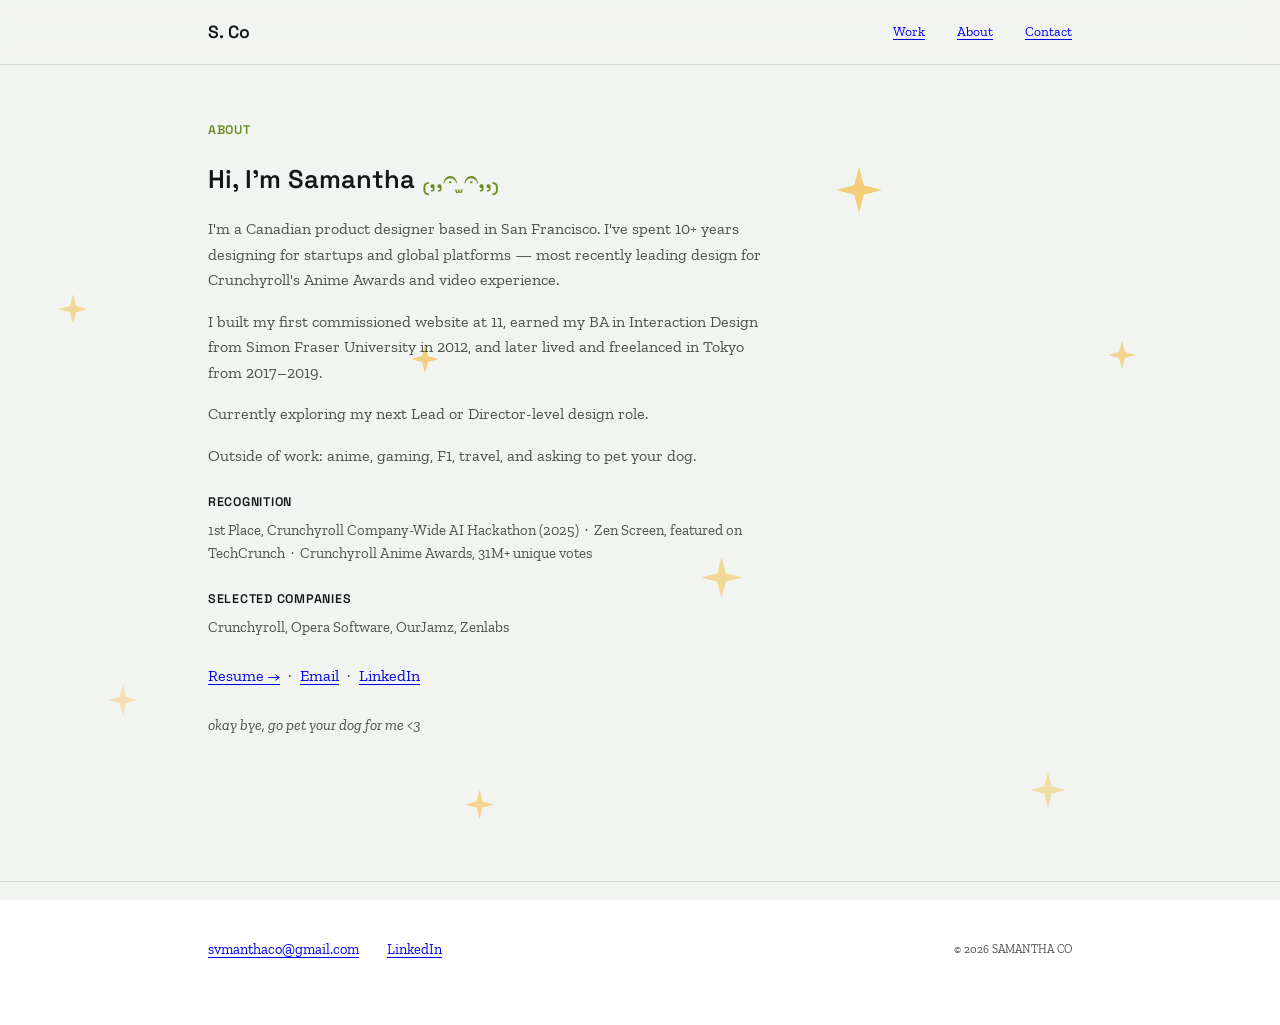
==== about.html @ f0d26c9f "fix all add about" ====
<!DOCTYPE html>
<html lang="en">
<head>
<meta charset="UTF-8">
<meta name="viewport" content="width=device-width, initial-scale=1.0">
<title>About — Samantha Co</title>
<link rel="preconnect" href="https://fonts.googleapis.com">
<link href="https://fonts.googleapis.com/css2?family=Zilla+Slab:ital,wght@0,400;0,500;0,600;1,400&family=Space+Grotesk:wght@500;600;700&family=Lexend+Giga:wght@500;600;700&display=swap" rel="stylesheet">
<link rel="stylesheet" href="styles.css">
</head>
<body>

<div class="stars-bg" id="starsBg" aria-hidden="true"></div>

<div class="page">

<nav>
  <div class="wrap">
    <div class="logo">S. Co</div>
    <div class="navlinks">
      <a href="index.html#work">Work</a>
      <a href="about.html">About</a>
      <a href="mailto:svmanthaco@gmail.com">Contact</a>
    </div>
  </div>
</nav>

<section class="section" id="about" style="padding-top:56px;">
  <div class="wrap">
    <span class="section-label">About</span>
    <div class="about-grid">
      <div class="about-photo"><img src="https://hellosamantha.co/s/MVIMG_20180107_184158.jpg" alt="Samantha Co" onerror="this.parentElement.style.display='none'"></div>
      <div class="about-text">
        <h2 class="about-greeting">Hi, I'm Samantha <span class="emoticon">₍,,𝄐 ̫𝄐,,₎</span></h2>
        <p>I'm a Canadian product designer based in San Francisco. I've spent 10+ years designing for startups and global platforms — most recently leading design for Crunchyroll's Anime Awards and video experience.</p>
        <p>I built my first commissioned website at 11, earned my BA in Interaction Design from Simon Fraser University in 2012, and later lived and freelanced in Tokyo from 2017–2019.</p>
        <p>Currently exploring my next Lead or Director-level design role.</p>
        <p>Outside of work: anime, gaming, F1, travel, and asking to pet your dog.</p>

        <h4 class="about-subhead">Recognition</h4>
        <p class="about-list">1st Place, Crunchyroll Company-Wide AI Hackathon (2025) &nbsp;·&nbsp; Zen Screen, featured on TechCrunch &nbsp;·&nbsp; Crunchyroll Anime Awards, 31M+ unique votes</p>

        <h4 class="about-subhead">Selected Companies</h4>
        <p class="about-list">Crunchyroll, Opera Software, OurJamz, Zenlabs</p>

        <p class="about-contact"><a href="https://hellosamantha.co/s/SCoResume2026.pdf">Resume →</a> &nbsp;·&nbsp; <a href="mailto:svmanthaco@gmail.com">Email</a> &nbsp;·&nbsp; <a href="https://www.linkedin.com/in/samanthaco/">LinkedIn</a></p>

        <p class="signoff">okay bye, go pet your dog for me &lt;3</p>
      </div>
    </div>
  </div>
</section>

<footer>
  <div class="wrap">
    <div class="footer-links">
      <a href="mailto:svmanthaco@gmail.com">svmanthaco@gmail.com</a>
      <a href="https://www.linkedin.com/in/samanthaco/">LinkedIn</a>
    </div>
    <div class="footer-note">© 2026 SAMANTHA CO</div>
  </div>
</footer>

</div><!-- /.page -->

<script>
  (function(){
    var bg = document.getElementById('starsBg');
    if(!bg) return;
    var count = window.innerWidth < 640 ? 4 : 8;
    var cols = window.innerWidth < 640 ? 2 : 4;
    var rows = Math.ceil(count / cols);
    var cellW = 100 / cols;
    var cellH = 100 / rows;
    var cell = 0;
    for(var i = 0; i < count; i++){
      var star = document.createElement('div');
      star.className = 'star';
      var size = (Math.random() * 26 + 22).toFixed(1);
      star.style.width = size + 'px';
      star.style.height = size + 'px';
      var col = cell % cols;
      var row = Math.floor(cell / cols);
      cell++;
      var top = row * cellH + Math.random() * (cellH * 0.7) + cellH * 0.1;
      var left = col * cellW + Math.random() * (cellW * 0.7) + cellW * 0.1;
      star.style.top = top + '%';
      star.style.left = left + '%';
      star.style.opacity = (Math.random() * 0.4 + 0.35).toFixed(2);
      star.style.animationDelay = (Math.random() * 3.4).toFixed(2) + 's';
      star.style.animationDuration = (2.4 + Math.random() * 2.4).toFixed(2) + 's';
      bg.appendChild(star);
    }
  })();

  (function(){
    var revealEls = document.querySelectorAll('.reveal');
    if(!('IntersectionObserver' in window) || !revealEls.length){
      revealEls.forEach(function(el){ el.classList.add('is-visible'); });
      return;
    }
    var observer = new IntersectionObserver(function(entries){
      entries.forEach(function(entry){
        if(entry.isIntersecting){
          entry.target.classList.add('is-visible');
        } else {
          entry.target.classList.remove('is-visible');
        }
      });
    }, { threshold: 0.15, rootMargin: '0px 0px -40px 0px' });
    revealEls.forEach(function(el){ observer.observe(el); });
  })();
</script>

</body>
</html>
---- styles.css ----
:root{
    --bg: #F2F4F1;
    --bg-raised: #E8EBE4;
    --ink: #14171A;
    --ink-soft: #4B5049;
    --line: #D6DAD1;
    --accent: #6B8E23;
    --link-color: #0000EE;
    --spark: #F2C14E;
  }
  *{box-sizing:border-box; margin:0; padding:0;}
  html{scroll-behavior:smooth;}
  body{
    color:var(--ink);
    font-family:'Zilla Slab', serif;
    line-height:1.6;
    -webkit-font-smoothing:antialiased;
  }
  .page{position:relative; z-index:1;}
  .stars-bg{position:fixed; inset:0; z-index:0; overflow:hidden; pointer-events:none; background:var(--bg);}
  .star{
    position:absolute;
    background-image:url("data:image/svg+xml;utf8,<svg xmlns='http://www.w3.org/2000/svg' viewBox='0 0 24 24'><path d='M12 0 L14.5 9.5 L24 12 L14.5 14.5 L12 24 L9.5 14.5 L0 12 L9.5 9.5 Z' fill='%23F2C14E'/></svg>");
    background-size:contain; background-repeat:no-repeat; background-position:center;
    animation:twinkle 3.4s ease-in-out infinite;
  }
  @media (prefers-reduced-motion: reduce){
    .star{animation:none; opacity:0.4 !important;}
  }

  /* --- scroll reveal --- */
  .reveal{
    opacity:0; transform:translateY(22px);
    transition:opacity 0.7s ease, transform 0.7s ease;
  }
  .reveal.is-visible{opacity:1; transform:translateY(0);}
  .card.reveal:nth-child(2){transition-delay:0.06s;}
  .card.reveal:nth-child(3){transition-delay:0.12s;}
  .card.reveal:nth-child(4){transition-delay:0.18s;}
  .card.reveal:nth-child(5){transition-delay:0.24s;}
  @media (prefers-reduced-motion: reduce){
    .reveal{opacity:1; transform:none; transition:none;}
  }
  a{color:inherit; text-decoration:none;}
  .wrap{max-width:920px; margin:0 auto; padding:0 28px;}

  /* --- nav --- */
  nav{
    position:sticky; top:0; z-index:50;
    background:rgba(242,244,241,0.85);
    backdrop-filter:blur(8px);
    border-bottom:1px solid var(--line);
  }
  nav .wrap{display:flex; align-items:center; justify-content:space-between; height:64px;}
  .logo{font-family:'Space Grotesk', sans-serif; font-weight:600; font-size:1.1rem; letter-spacing:0.02em;}
  .navlinks{display:flex; gap:32px; font-size:0.85rem;}
  .navlinks a{position:relative; padding:4px 0; font-family:'Zilla Slab', serif; color:var(--link-color); text-decoration:underline; text-underline-offset:3px;}
  a:focus-visible{outline:2px solid var(--link-color); outline-offset:3px; border-radius:2px;}
  .about-text a, .footer-links a, .project-body a{
    font-family:'Zilla Slab', serif; color:var(--link-color); text-decoration:underline; text-underline-offset:3px;
  }

  /* --- hero --- */
  .hero{padding-top:96px; padding-bottom:32px; position:relative; text-align:center;}
  .hero-breaker{
    font-family:'Zilla Slab', serif; font-size:1.2rem; color:var(--line);
    margin-top:56px; letter-spacing:0.3em;
  }
  .hero .eyebrow{
    font-family:'Space Grotesk', sans-serif; font-weight:600; font-size:0.78rem; color:var(--accent);
    letter-spacing:0.06em; text-transform:uppercase; display:flex; align-items:center; justify-content:center; gap:8px; margin-bottom:22px;
  }
  .spark{display:inline-block; animation:twinkle 2.6s ease-in-out infinite;}
  @keyframes twinkle{0%,100%{opacity:1; transform:scale(1);} 50%{opacity:0.55; transform:scale(0.85);}}
  h1.name{
    font-family:'Lexend Giga', sans-serif; font-weight:600; font-size:clamp(2.6rem, 6vw, 4.4rem);
    line-height:1.02; letter-spacing:-0.01em;
  }
  h1.name em{font-style:italic; font-weight:300; color:var(--accent);}
  .role{
    font-family:'Space Grotesk', sans-serif; font-weight:500; font-size:1.3rem;
    color:var(--ink-soft); margin-top:10px;
  }
  .thesis{max-width:none; margin-top:28px; font-size:1.05rem; color:var(--ink-soft);}
  .hero-meta{display:flex; gap:24px; margin-top:10px; font-family:'Zilla Slab', serif; font-style:italic; font-size:0.78rem; color:var(--ink-soft); flex-wrap:wrap;}

  /* --- section labels --- */
  .section{padding:128px 0;}
  #work{padding-top:24px; padding-bottom:24px;}
  .section-breaker{
    text-align:center; font-family:'Zilla Slab', serif; font-size:1.2rem; color:var(--line); letter-spacing:0.3em;
  }
  .section-label{
    font-family:'Space Grotesk', sans-serif; font-weight:600; font-size:0.78rem; color:var(--accent);
    text-transform:uppercase; letter-spacing:0.06em; margin-bottom:18px; display:block;
  }

  /* --- featured project --- */
  .featured-media{
    width:100%; border-radius:6px; overflow:hidden; margin:28px 0 8px;
    border:1px solid var(--line); background:var(--bg-raised);
  }
  .featured-media img{width:100%; display:block;}
  .media-caption{
    font-family:'Zilla Slab', serif; font-style:italic; font-size:0.85rem; color:var(--ink-soft);
    margin-top:0; margin-bottom:28px; text-align:center;
  }
  h2.project-title{
    font-family:'Lexend Giga', sans-serif; font-weight:600; font-size:2rem; margin-bottom:4px;
  }
  .project-subhead{
    font-family:'Zilla Slab', serif; font-style:italic; font-size:0.9rem; color:var(--ink-soft);
    margin-bottom:0;
  }
  .project-subhead a{color:var(--link-color); text-decoration:underline; text-underline-offset:3px;}
  .subhead-row{display:flex; align-items:center; gap:8px;}
  .company-icon{
    width:20px; height:20px; border-radius:50%; object-fit:cover; flex-shrink:0; display:block;
  }
  .stat-row{
    display:flex; gap:36px; flex-wrap:wrap; margin:28px 0 32px;
    padding:24px 0; border-top:1px solid var(--line); border-bottom:1px solid var(--line);
    justify-content:space-between;
  }
  .stat{flex:1; min-width:140px;}
  .stat .num{font-family:'Space Grotesk', sans-serif; font-weight:600; font-size:2rem; color:var(--accent); display:block;}
  .stat .label{font-size:0.82rem; color:var(--ink-soft); margin-top:2px;}
  .project-body p{margin-bottom:88px; color:var(--ink-soft); max-width:none;}
  .results-statement{
    font-family:'Lexend Giga', sans-serif; font-weight:600; font-size:1.6rem; line-height:1.3;
    color:var(--ink); max-width:none;
  }
  .highlight-green{color:var(--accent);}
  .results-block{position:relative; margin-top:140px;}
  .results-block .results-statement:first-of-type{margin-bottom:20px;}
  .results-block .star-decor{
    position:absolute; top:-60px; left:-80px; width:260px; height:220px; z-index:-1; pointer-events:none;
  }
  .inline-media{margin:0 0 88px; max-width:none; text-align:center;}
  .inline-media img{width:100%; border-radius:6px; border:1px solid var(--line); display:block;}
  .inline-media .media-caption{margin-bottom:0; max-width:none;}
  .stacked-media{display:flex; flex-direction:column; align-items:center;}
  .stacked-media img{margin-bottom:12px; width:30%;}
  .stacked-media img:last-of-type{margin-bottom:0;}
  .focus-grid{
    display:grid; grid-template-columns:1fr 1fr; gap:28px; align-items:start;
    width:100%; margin:8px 0 88px;
  }
  .focus-grid .inline-media img{max-height:160px; width:auto; display:block;}
  .focus-grid p{margin-bottom:0; max-width:none;}
  @media (max-width:640px){.focus-grid{grid-template-columns:1fr;}}
  .project-body h4{
    font-family:'Space Grotesk', sans-serif; font-weight:600; font-size:0.85rem; color:var(--ink);
    text-transform:uppercase; letter-spacing:0.04em; margin:48px 0 16px;
  }
  .problem-block{position:relative;}
  .solution-block{position:relative;}
  .problem-block .blob{
    position:absolute; top:-40px; left:-70px; width:260px; height:260px; z-index:-1; pointer-events:none;
  }
  .solution-block .blob{
    position:absolute; top:-40px; right:160px; width:260px; height:260px; z-index:-1; pointer-events:none;
  }

  /* --- project grid --- */
  .grid{display:grid; grid-template-columns:1fr 1fr; gap:1px; background:var(--line); border:1px solid var(--line); margin-top:24px;}
  .card{background:var(--bg); padding:28px; transition:background 0.2s ease;}
  .card:hover{background:var(--bg-raised);}
  .card:hover .card-spark{opacity:1; transform:scale(1);}
  .card-thumb{width:100%; aspect-ratio:16/10; border-radius:4px; overflow:hidden; background:var(--bg-raised); margin-bottom:16px; border:1px solid var(--line);}
  .card-thumb img{width:100%; height:100%; object-fit:cover; display:block;}
  .card h3{font-family:'Lexend Giga', sans-serif; font-weight:600; font-size:1.15rem; display:flex; align-items:center; gap:8px;}
  .card-spark{color:var(--spark); opacity:0; transform:scale(0.6); transition:all 0.25s ease; font-size:0.9rem;}
  .card p{font-size:0.9rem; color:var(--ink-soft); margin-top:8px;}
  @media (max-width:640px){.grid{grid-template-columns:1fr;}}

  /* --- about --- */
  .about-grid{display:flex; gap:48px; flex-wrap:wrap; align-items:flex-start;}
  .about-photo{width:180px; height:180px; border-radius:6px; overflow:hidden; flex-shrink:0; background:var(--bg-raised); border:1px solid var(--line);}
  .about-photo img{width:100%; height:100%; object-fit:cover; display:block;}
  .about-text{flex:1; min-width:280px; max-width:560px; color:var(--ink-soft);}
  .about-text p{margin-bottom:16px;}
  .about-greeting{
    font-family:'Space Grotesk', sans-serif; font-weight:600; font-size:1.6rem; color:var(--ink); margin-bottom:16px;
  }
  .about-greeting .emoticon{color:var(--accent); font-weight:500; font-family:'Space Grotesk', sans-serif;}
  .about-subhead{
    font-family:'Space Grotesk', sans-serif; font-weight:600; font-size:0.78rem; color:var(--ink);
    text-transform:uppercase; letter-spacing:0.06em; margin:24px 0 6px;
  }
  .about-list{font-size:0.92rem;}
  .about-contact{margin-top:24px;}
  .signoff{
    font-family:'Zilla Slab', serif; font-style:italic; color:var(--ink-soft); font-size:0.95rem;
    margin-top:24px; margin-bottom:0;
  }

  /* --- footer --- */
  footer{padding:56px 0 64px; border-top:1px solid var(--line);}
  footer .wrap{display:flex; justify-content:space-between; align-items:center; flex-wrap:wrap; gap:16px;}
  .footer-links{display:flex; gap:28px; font-size:0.9rem;}
  .footer-note{font-family:'Zilla Slab', serif; font-size:0.72rem; color:var(--ink-soft);}

  @media (prefers-reduced-motion: reduce){
    .spark{animation:none;}
    *{transition:none !important;}
  }
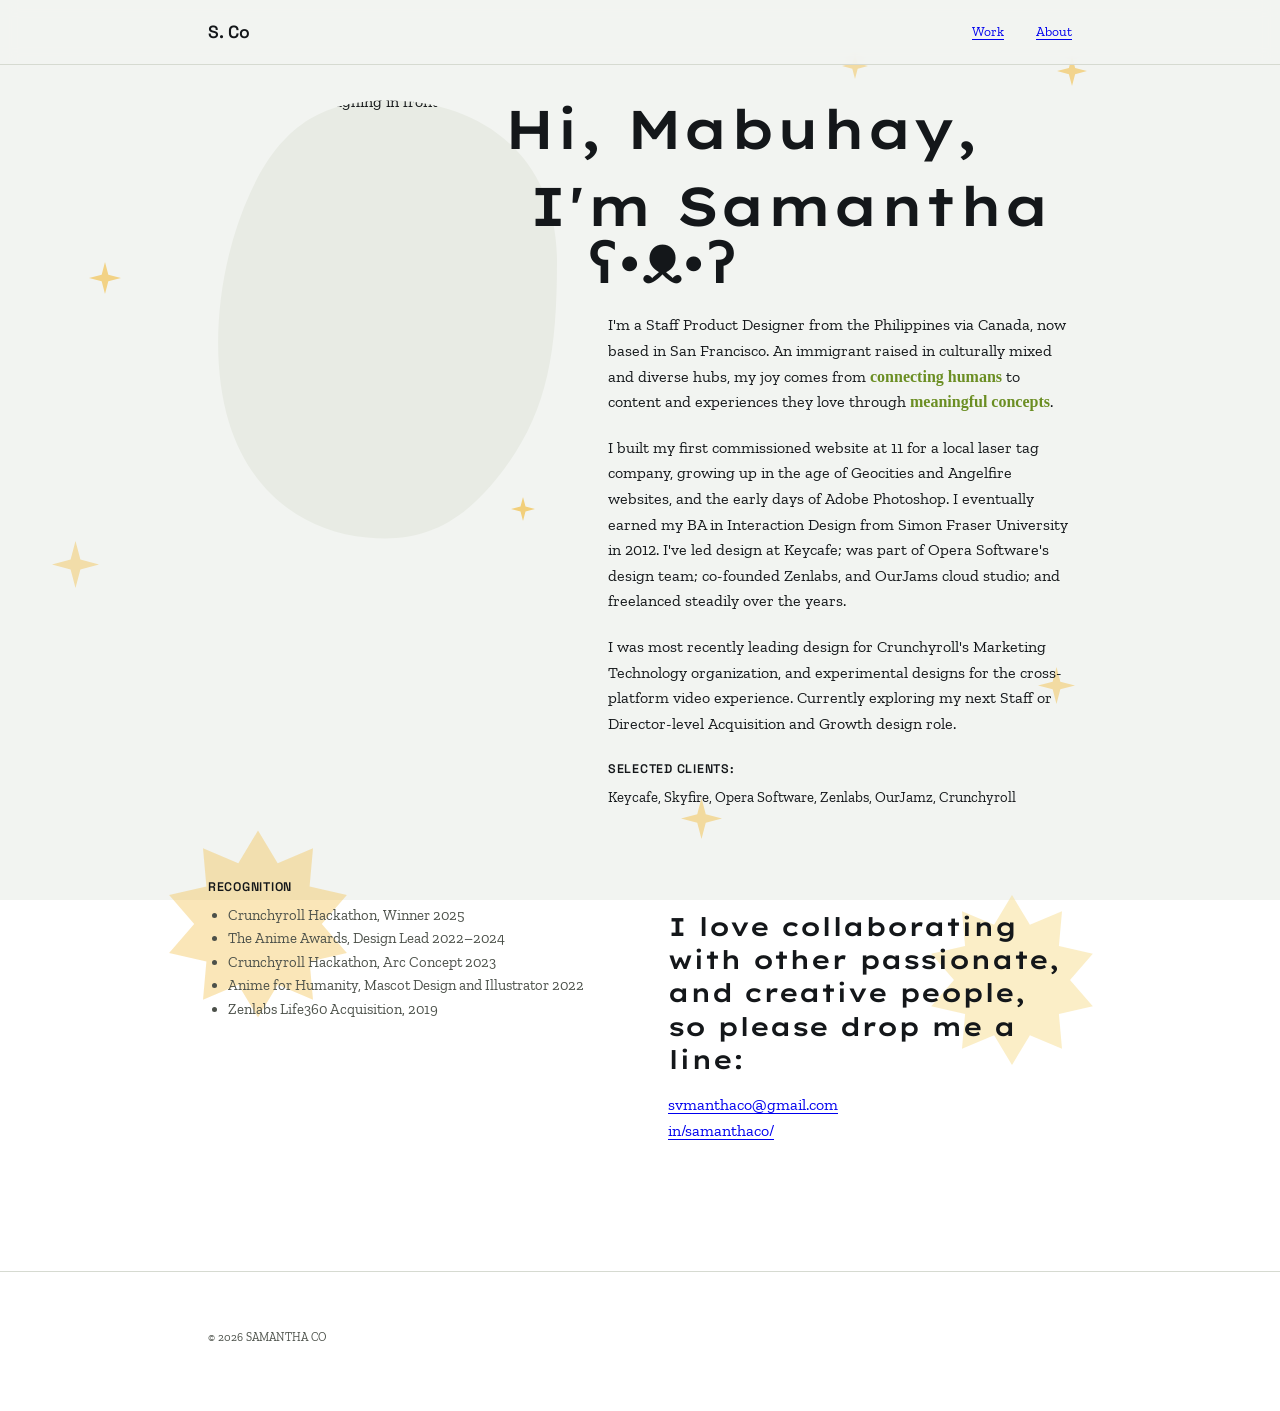
==== commit 25dd3979: "fix all" ====
--- a/about.html
+++ b/about.html
@@ -7,6 +7,41 @@
 <link rel="preconnect" href="https://fonts.googleapis.com">
 <link href="https://fonts.googleapis.com/css2?family=Zilla+Slab:ital,wght@0,400;0,500;0,600;1,400&family=Space+Grotesk:wght@500;600;700&family=Lexend+Giga:wght@500;600;700&display=swap" rel="stylesheet">
 <link rel="stylesheet" href="styles.css">
+<style>
+  .about-hero{
+    display:flex; align-items:flex-start; gap:0; flex-wrap:wrap;
+    padding:24px 0 16px;
+  }
+  .about-hero-photo{
+    width:360px; height:460px; flex-shrink:0;
+    clip-path: path("M180,11.5 C275,11.5 349,69 349,172.5 C349,264.5 339,322 296.5,379.5 C254,437 212,454 159,448.5 C95,442.75 42,402.5 21,333.5 C0,264.5 10.6,172.5 42.4,103.5 C74.1,34.5 116.5,11.5 180,11.5 Z");
+    overflow:hidden; background:var(--bg-raised); position:relative;
+  }
+  .about-hero-photo img{width:100%; height:100%; object-fit:cover; display:block; filter:grayscale(0.15);}
+  .about-hero-text{
+    flex:1; min-width:260px; position:relative; margin-left:-64px; margin-top:12px; z-index:2; padding-left:24px;
+  }
+  .about-hero-text p.about-hero-wave{margin-left:-24px;}
+  .about-hero-text p{margin-bottom:20px; margin-left:80px;}
+  .about-hero-greet{
+    font-family:'Lexend Giga', sans-serif; font-weight:600; font-size:clamp(2rem, 6vw, 3.4rem);
+    margin:0 0 8px; line-height:1.05;
+  }
+  .about-hero-wave{
+    font-family:'Lexend Giga', sans-serif; font-weight:600; font-size:clamp(2rem, 6vw, 3.4rem);
+    color:var(--ink); margin:0 0 4px; line-height:1.05; margin-left:-24px;
+  }
+  .accent-text{color:var(--accent); font-weight:600;}
+  .about-hero-lede{
+    color:var(--ink-soft); margin-top:16px; max-width:340px;
+  }
+  .about-columns{display:flex; gap:56px; flex-wrap:wrap; margin-top:8px;}
+  .about-columns > div{flex:1; min-width:200px;}
+  @media (max-width:768px){
+    .about-hero-photo{width:100%;}
+    .about-hero-text{margin-left:0; padding-left:0; margin-top:-32px;}
+  }
+</style>
 </head>
 <body>
 
@@ -20,32 +55,63 @@
     <div class="navlinks">
       <a href="index.html#work">Work</a>
       <a href="about.html">About</a>
-      <a href="mailto:svmanthaco@gmail.com">Contact</a>
     </div>
   </div>
 </nav>
 
-<section class="section" id="about" style="padding-top:56px;">
+<div class="wrap">
+  <div class="about-hero">
+    <div class="about-hero-photo reveal">
+      <img src="about-photo.png" alt="Samantha Co laughing in front of a corrugated metal wall">
+    </div>
+    <div class="about-hero-text">
+      <p class="about-hero-wave">Hi, Mabuhay,</p>
+      <h1 class="about-hero-greet">I'm Samantha</h1>
+      <p class="about-hero-greet" style="margin-left:60px; margin-top:-8px;"><span class="emoticon">ʕ•ᴥ•ʔ</span></p>
+      <p>I'm a Staff Product Designer from the Philippines via Canada, now based in San Francisco. An immigrant raised in culturally mixed and diverse hubs, my joy comes from <span class="accent-text">connecting humans</span> to content and experiences they love through <span class="accent-text">meaningful concepts</span>. </p>
+
+        <p>I built my first commissioned website at 11 for a local laser tag company, growing up in the age of Geocities and Angelfire websites, and the early days of Adobe Photoshop. I eventually earned my BA in Interaction Design from Simon Fraser University in 2012. I've led design at <a href="https://www.keycafe.com/s/" target="_blank" rel="noopener noreferrer">Keycafe</a>; was part of <a href="https://www.opera.com" target="_blank" rel="noopener noreferrer">Opera Software</a>'s design team; co-founded Zenlabs, and OurJams cloud studio; and freelanced steadily over the years.</p>
+      <p>I was most recently leading design for Crunchyroll's Marketing Technology organization, and experimental designs for the cross-platform video experience. Currently exploring my next Staff or Director-level Acquisition and Growth design role.</p>
+
+      <h4 class="about-subhead" style="margin-left:80px;">Selected Clients:</h4>
+      <p class="about-list" style="margin-left:80px;">Keycafe, Skyfire, Opera Software, Zenlabs, OurJamz, Crunchyroll</p>
+    </div>
+  </div>
+</div>
+
+<section class="section" id="about" style="padding-top:8px;">
   <div class="wrap">
-    <span class="section-label">About</span>
+
     <div class="about-grid">
-      <div class="about-photo"><img src="https://hellosamantha.co/s/MVIMG_20180107_184158.jpg" alt="Samantha Co" onerror="this.parentElement.style.display='none'"></div>
-      <div class="about-text">
-        <h2 class="about-greeting">Hi, I'm Samantha <span class="emoticon">₍,,𝄐 ̫𝄐,,₎</span></h2>
-        <p>I'm a Canadian product designer based in San Francisco. I've spent 10+ years designing for startups and global platforms — most recently leading design for Crunchyroll's Anime Awards and video experience.</p>
-        <p>I built my first commissioned website at 11, earned my BA in Interaction Design from Simon Fraser University in 2012, and later lived and freelanced in Tokyo from 2017–2019.</p>
-        <p>Currently exploring my next Lead or Director-level design role.</p>
-        <p>Outside of work: anime, gaming, F1, travel, and asking to pet your dog.</p>
+      <div class="about-text" style="max-width:none;">
+        <div style="display:flex; gap:56px; flex-wrap:wrap; align-items:flex-start;">
+          <div style="position:relative; flex:1; min-width:240px;">
+            <svg class="star-decor parallax" data-speed="0.18" viewBox="0 0 200 200" xmlns="http://www.w3.org/2000/svg" aria-hidden="true" style="position:absolute; top:-40px; left:-60px; width:220px; height:220px; z-index:-1; pointer-events:none;">
+              <path fill="#F2C14E" opacity="0.4" d="M100.0,15.0 L117.9,44.8 L150.0,31.2 L146.9,65.9 L180.8,73.7 L158.0,100.0 L180.8,126.3 L146.9,134.1 L150.0,168.8 L117.9,155.2 L100.0,185.0 L82.1,155.2 L50.0,168.8 L53.1,134.1 L19.2,126.3 L42.0,100.0 L19.2,73.7 L53.1,65.9 L50.0,31.2 L82.1,44.8 Z" />
+            </svg>
+            <h4 class="about-subhead">Recognition</h4>
+            <ul class="about-list" style="list-style:disc; padding-left:20px; margin:0;">
+              <li>Crunchyroll Hackathon, Winner 2025</li>
+              <li>The Anime Awards, Design Lead 2022–2024</li>
+              <li>Crunchyroll Hackathon, Arc Concept 2023</li>
+              <li>Anime for Humanity, Mascot Design and Illustrator 2022</li>
+              <li>Zenlabs Life360 Acquisition, 2019</li>
+            </ul>
+          </div>
 
-        <h4 class="about-subhead">Recognition</h4>
-        <p class="about-list">1st Place, Crunchyroll Company-Wide AI Hackathon (2025) &nbsp;·&nbsp; Zen Screen, featured on TechCrunch &nbsp;·&nbsp; Crunchyroll Anime Awards, 31M+ unique votes</p>
+          <div style="flex:1; min-width:240px; margin-top:56px; position:relative;">
+            <svg class="star-decor parallax" data-speed="0.14" viewBox="0 0 200 200" xmlns="http://www.w3.org/2000/svg" aria-hidden="true" style="position:absolute; top:-30px; right:-40px; width:200px; height:200px; z-index:-1; pointer-events:none;">
+              <path fill="#F7DE8F" opacity="0.5" d="M100.0,15.0 L117.9,44.8 L150.0,31.2 L146.9,65.9 L180.8,73.7 L158.0,100.0 L180.8,126.3 L146.9,134.1 L150.0,168.8 L117.9,155.2 L100.0,185.0 L82.1,155.2 L50.0,168.8 L53.1,134.1 L19.2,126.3 L42.0,100.0 L19.2,73.7 L53.1,65.9 L50.0,31.2 L82.1,44.8 Z" />
+            </svg>
+            <p class="results-statement">I love collaborating with other passionate, and creative people, so please drop me a line:</p>
+            <p style="margin:0;">
+              <a href="mailto:svmanthaco@gmail.com">svmanthaco@gmail.com</a><br>
+              <a href="https://www.linkedin.com/in/samanthaco/" target="_blank" rel="noopener noreferrer">in/samanthaco/</a>
+            </p>
+          </div>
+        </div>
 
-        <h4 class="about-subhead">Selected Companies</h4>
-        <p class="about-list">Crunchyroll, Opera Software, OurJamz, Zenlabs</p>
 
-        <p class="about-contact"><a href="https://hellosamantha.co/s/SCoResume2026.pdf">Resume →</a> &nbsp;·&nbsp; <a href="mailto:svmanthaco@gmail.com">Email</a> &nbsp;·&nbsp; <a href="https://www.linkedin.com/in/samanthaco/">LinkedIn</a></p>
-
-        <p class="signoff">okay bye, go pet your dog for me &lt;3</p>
       </div>
     </div>
   </div>
@@ -53,10 +119,6 @@
 
 <footer>
   <div class="wrap">
-    <div class="footer-links">
-      <a href="mailto:svmanthaco@gmail.com">svmanthaco@gmail.com</a>
-      <a href="https://www.linkedin.com/in/samanthaco/">LinkedIn</a>
-    </div>
     <div class="footer-note">© 2026 SAMANTHA CO</div>
   </div>
 </footer>
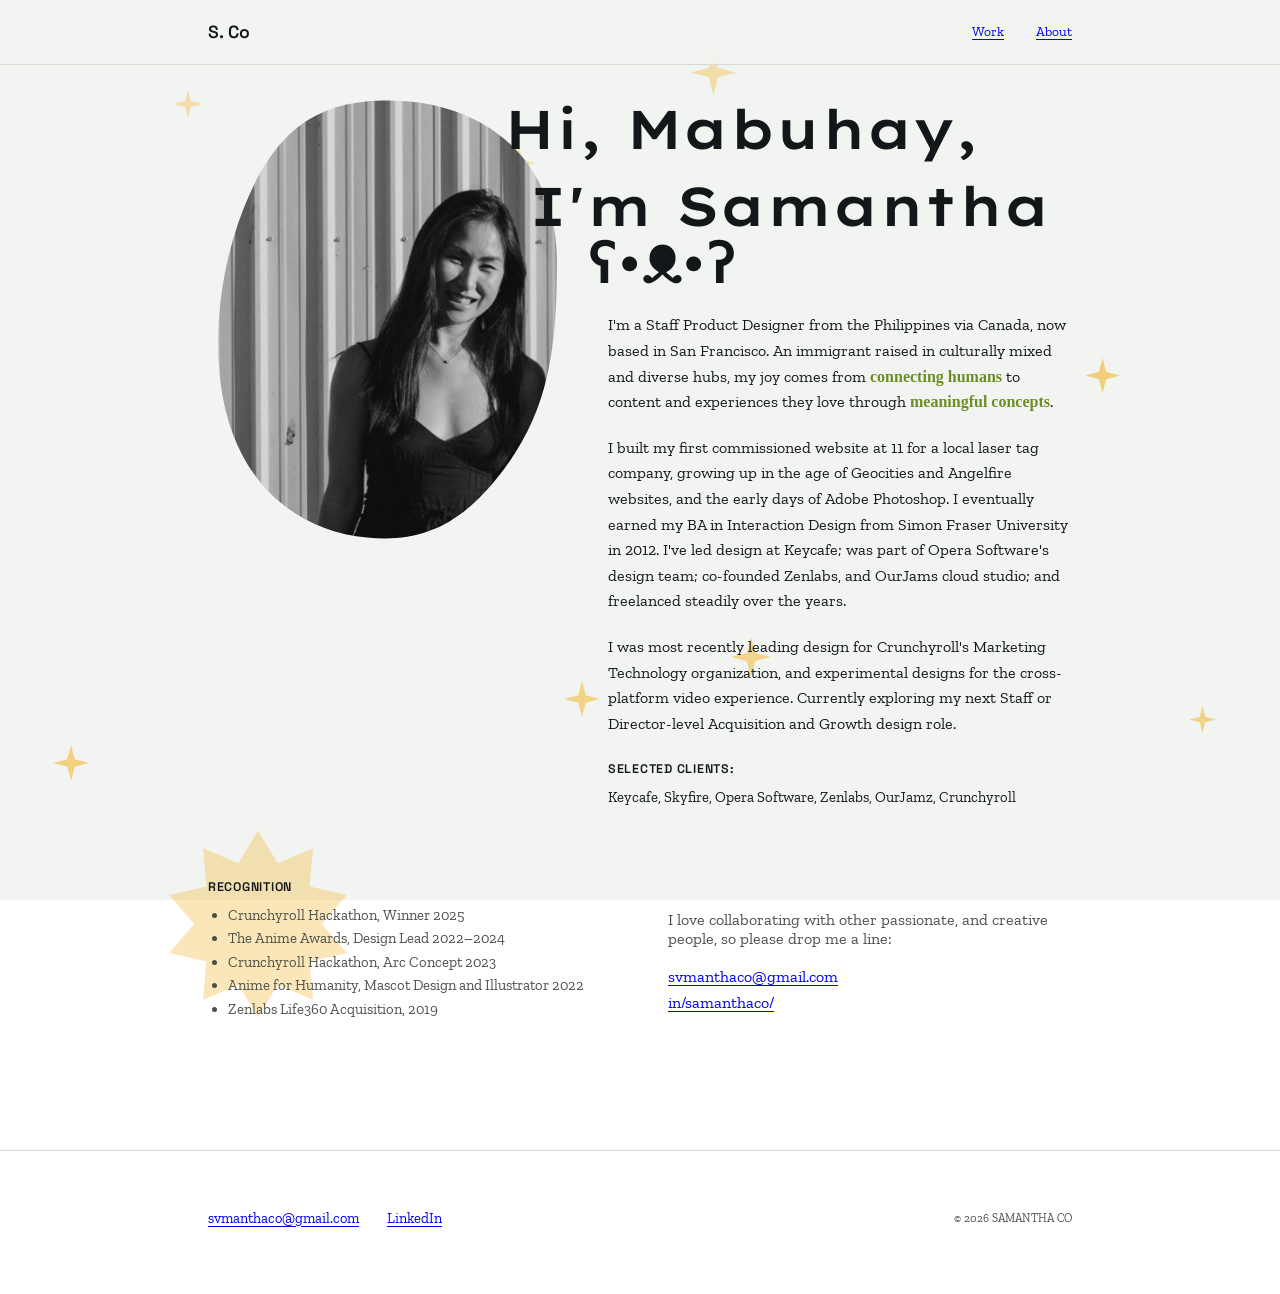
==== commit 4630dbbc: "about" ====
--- a/about.html
+++ b/about.html
@@ -99,14 +99,12 @@
             </ul>
           </div>
 
-          <div style="flex:1; min-width:240px; margin-top:56px; position:relative;">
-            <svg class="star-decor parallax" data-speed="0.14" viewBox="0 0 200 200" xmlns="http://www.w3.org/2000/svg" aria-hidden="true" style="position:absolute; top:-30px; right:-40px; width:200px; height:200px; z-index:-1; pointer-events:none;">
-              <path fill="#F7DE8F" opacity="0.5" d="M100.0,15.0 L117.9,44.8 L150.0,31.2 L146.9,65.9 L180.8,73.7 L158.0,100.0 L180.8,126.3 L146.9,134.1 L150.0,168.8 L117.9,155.2 L100.0,185.0 L82.1,155.2 L50.0,168.8 L53.1,134.1 L19.2,126.3 L42.0,100.0 L19.2,73.7 L53.1,65.9 L50.0,31.2 L82.1,44.8 Z" />
-            </svg>
-            <p class="results-statement">I love collaborating with other passionate, and creative people, so please drop me a line:</p>
+          <div style="flex:1; min-width:240px; margin-top:56px;">
+            <p style="font-size:1rem; line-height:1.2; margin-bottom:16px;">I love collaborating with other passionate, and creative people, so please drop me a line:</p>
             <p style="margin:0;">
               <a href="mailto:svmanthaco@gmail.com">svmanthaco@gmail.com</a><br>
-              <a href="https://www.linkedin.com/in/samanthaco/" target="_blank" rel="noopener noreferrer">in/samanthaco/</a>
+              <a href="https://www.linkedin.com/in/samanthaco/" target="_blank" rel="noopener noreferrer">in/samanthaco/</a><br>
+    
             </p>
           </div>
         </div>
@@ -119,6 +117,10 @@
 
 <footer>
   <div class="wrap">
+    <div class="footer-links">
+      <a href="mailto:svmanthaco@gmail.com">svmanthaco@gmail.com</a>
+      <a href="https://www.linkedin.com/in/samanthaco/">LinkedIn</a>
+    </div>
     <div class="footer-note">© 2026 SAMANTHA CO</div>
   </div>
 </footer>
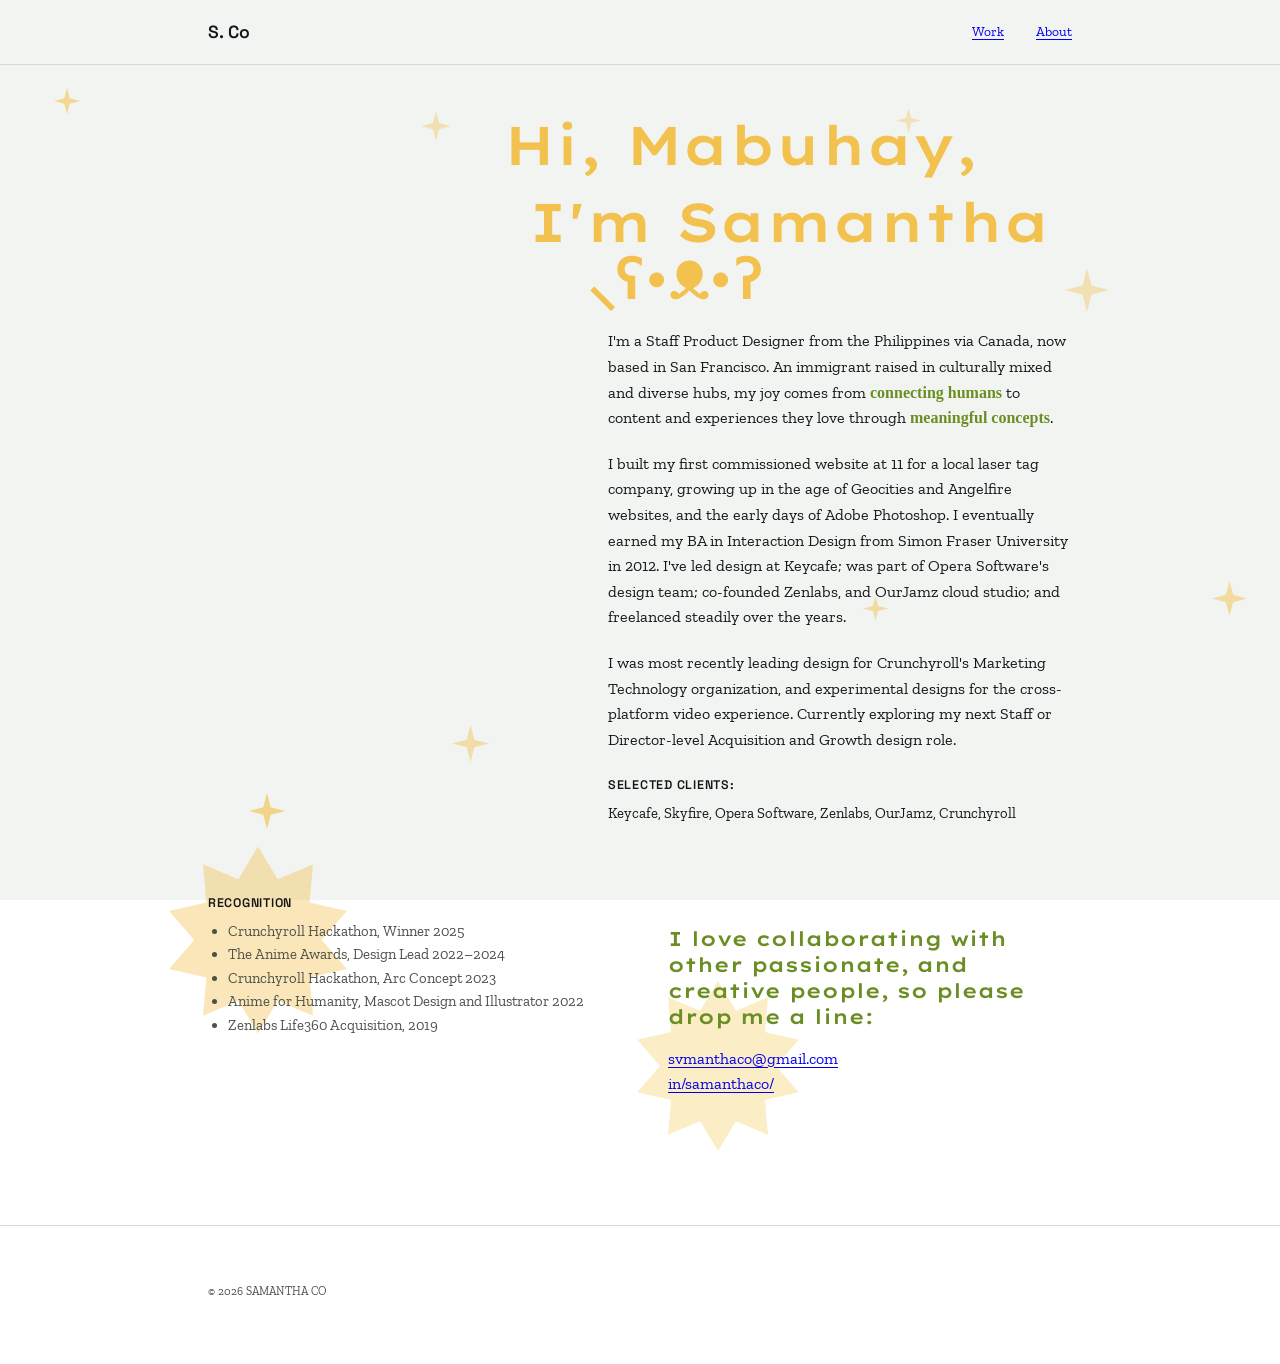
==== commit b324c134: "Add files via upload" ====
--- a/about.html
+++ b/about.html
@@ -10,7 +10,7 @@
 <style>
   .about-hero{
     display:flex; align-items:flex-start; gap:0; flex-wrap:wrap;
-    padding:24px 0 16px;
+    padding:40px 0 16px;
   }
   .about-hero-photo{
     width:360px; height:460px; flex-shrink:0;
@@ -65,12 +65,12 @@
       <img src="about-photo.png" alt="Samantha Co laughing in front of a corrugated metal wall">
     </div>
     <div class="about-hero-text">
-      <p class="about-hero-wave">Hi, Mabuhay,</p>
-      <h1 class="about-hero-greet">I'm Samantha</h1>
-      <p class="about-hero-greet" style="margin-left:60px; margin-top:-8px;"><span class="emoticon">ʕ•ᴥ•ʔ</span></p>
+      <p class="about-hero-wave"><span style="color:var(--spark);">Hi, Mabuhay,</p>
+      <h1 class="about-hero-greet"><span style="color:var(--spark);">I'm Samantha</h1>
+      <p class="about-hero-greet" style="margin-left:60px; margin-top:-8px;"><span class="emoticon"><span style="color:var(--spark);">⸜ʕ•ᴥ•ʔ</span></span></p>
       <p>I'm a Staff Product Designer from the Philippines via Canada, now based in San Francisco. An immigrant raised in culturally mixed and diverse hubs, my joy comes from <span class="accent-text">connecting humans</span> to content and experiences they love through <span class="accent-text">meaningful concepts</span>. </p>
 
-        <p>I built my first commissioned website at 11 for a local laser tag company, growing up in the age of Geocities and Angelfire websites, and the early days of Adobe Photoshop. I eventually earned my BA in Interaction Design from Simon Fraser University in 2012. I've led design at <a href="https://www.keycafe.com/s/" target="_blank" rel="noopener noreferrer">Keycafe</a>; was part of <a href="https://www.opera.com" target="_blank" rel="noopener noreferrer">Opera Software</a>'s design team; co-founded Zenlabs, and OurJams cloud studio; and freelanced steadily over the years.</p>
+        <p>I built my first commissioned website at 11 for a local laser tag company, growing up in the age of Geocities and Angelfire websites, and the early days of Adobe Photoshop. I eventually earned my BA in Interaction Design from Simon Fraser University in 2012. I've led design at <a href="https://www.keycafe.com/s/" target="_blank" rel="noopener noreferrer">Keycafe</a>; was part of <a href="https://www.opera.com" target="_blank" rel="noopener noreferrer">Opera Software</a>'s design team; co-founded Zenlabs, and OurJamz cloud studio; and freelanced steadily over the years.</p>
       <p>I was most recently leading design for Crunchyroll's Marketing Technology organization, and experimental designs for the cross-platform video experience. Currently exploring my next Staff or Director-level Acquisition and Growth design role.</p>
 
       <h4 class="about-subhead" style="margin-left:80px;">Selected Clients:</h4>
@@ -99,12 +99,14 @@
             </ul>
           </div>
 
-          <div style="flex:1; min-width:240px; margin-top:56px;">
-            <p style="font-size:1rem; line-height:1.2; margin-bottom:16px;">I love collaborating with other passionate, and creative people, so please drop me a line:</p>
+          <div style="flex:1; min-width:240px; margin-top:56px; position:relative;">
+            <svg class="star-decor parallax" data-speed="0.14" viewBox="0 0 200 200" xmlns="http://www.w3.org/2000/svg" aria-hidden="true" style="position:absolute; top:40px; left:-50px; width:200px; height:200px; z-index:-1; pointer-events:none;">
+              <path fill="#F7DE8F" opacity="0.5" d="M100.0,15.0 L117.9,44.8 L150.0,31.2 L146.9,65.9 L180.8,73.7 L158.0,100.0 L180.8,126.3 L146.9,134.1 L150.0,168.8 L117.9,155.2 L100.0,185.0 L82.1,155.2 L50.0,168.8 L53.1,134.1 L19.2,126.3 L42.0,100.0 L19.2,73.7 L53.1,65.9 L50.0,31.2 L82.1,44.8 Z" />
+            </svg>
+            <p class="results-statement" style="font-size:1.25rem;"><span class="accent-text">I love collaborating with other passionate, and creative people, so please drop me a line:</span></p>
             <p style="margin:0;">
               <a href="mailto:svmanthaco@gmail.com">svmanthaco@gmail.com</a><br>
-              <a href="https://www.linkedin.com/in/samanthaco/" target="_blank" rel="noopener noreferrer">in/samanthaco/</a><br>
-    
+              <a href="https://www.linkedin.com/in/samanthaco/" target="_blank" rel="noopener noreferrer">in/samanthaco/</a>
             </p>
           </div>
         </div>
@@ -117,10 +119,6 @@
 
 <footer>
   <div class="wrap">
-    <div class="footer-links">
-      <a href="mailto:svmanthaco@gmail.com">svmanthaco@gmail.com</a>
-      <a href="https://www.linkedin.com/in/samanthaco/">LinkedIn</a>
-    </div>
     <div class="footer-note">© 2026 SAMANTHA CO</div>
   </div>
 </footer>
